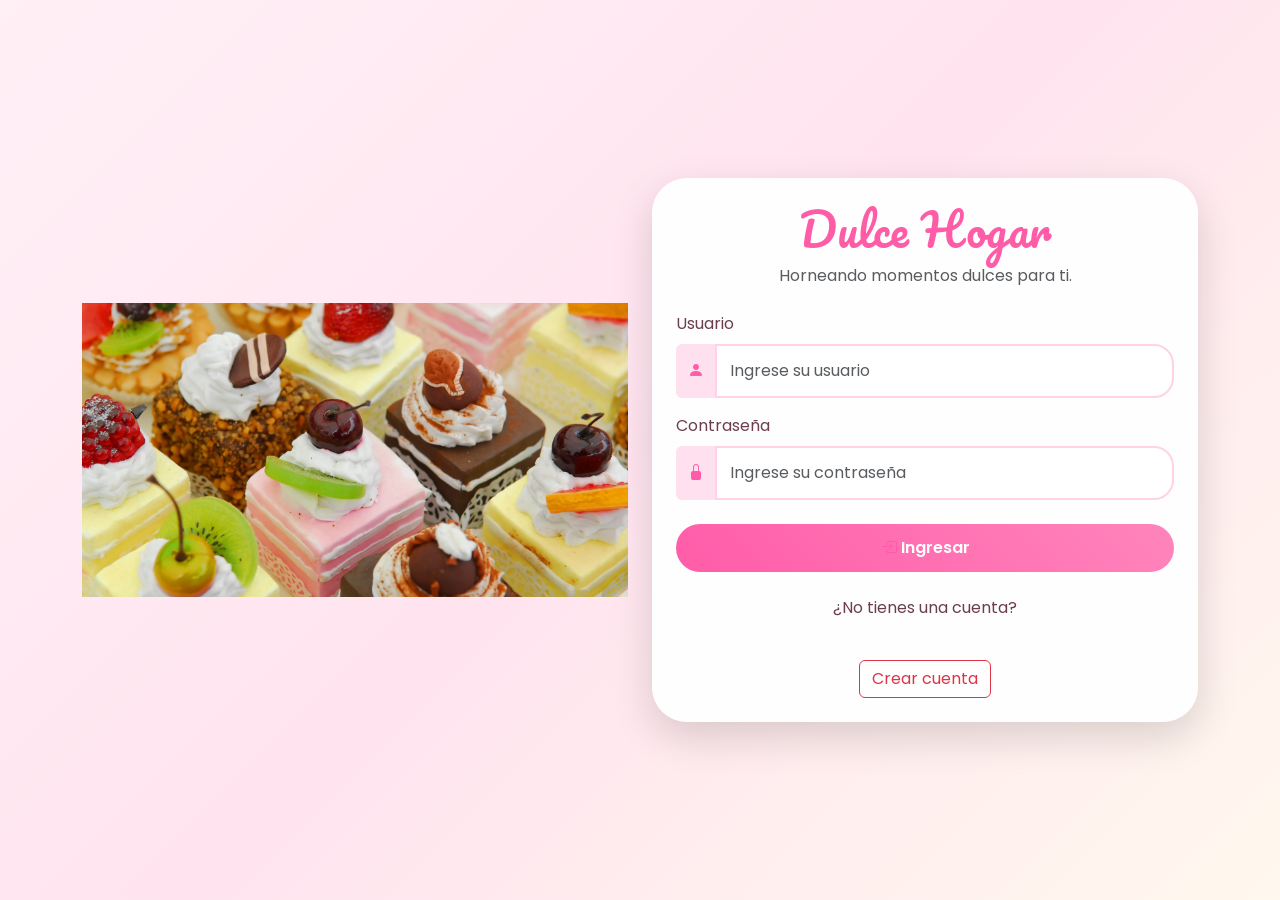
==== proyectoPasteleria-main/index.html @ 96c65f42 "Add files via upload avance 2 carrito funcional" ====
<!DOCTYPE html>
<html lang="es">

<head>
    <meta charset="UTF-8">
    <meta name="viewport" content="width=device-width, initial-scale=1.0">
    <title>Panadería Dulce Hogar - Login</title>

    <!-- Bootstrap -->
    <link href="https://cdn.jsdelivr.net/npm/bootstrap@5.3.3/dist/css/bootstrap.min.css" rel="stylesheet">

    <!-- Bootstrap Icons -->
    <link rel="stylesheet" href="https://cdn.jsdelivr.net/npm/bootstrap-icons@1.11.3/font/bootstrap-icons.min.css">

    <!-- CSS propio -->
    <link rel="stylesheet" href="css/style.css">
</head>

<body>

    <div class="container">
        <div class="row vh-100 align-items-center">
            
            <!-- SECCIÓN DE LA IMAGEN LATERAL (Oculta en pantallas pequeñas) -->
            <div class="col-lg-6 text-center d-none d-lg-block">
                <img src="img/banner.png" class="img-fluid" style="max-height: 550px;" alt="Banner Panadería">
            </div>

            <!-- SECCIÓN DEL FORMULARIO DE LOGIN -->
            <div class="col-lg-6">
                <div class="login-card p-4">
                    
                    <!-- Encabezado del Formulario -->
                    <div class="text-center mb-4">
                        <h1>Dulce Hogar</h1>
                        <p class="text-muted">Horneando momentos dulces para ti.</p>
                    </div>

                    <!-- Input: Usuario -->
                    <div class="mb-3">
                        <label class="form-label">Usuario</label>
                        <div class="input-group">
                            <span class="input-group-text">
                                <i class="bi bi-person-fill"></i>
                            </span>
                            <input type="text" class="form-control" placeholder="Ingrese su usuario">
                        </div>
                    </div>

                    <!-- Input: Contraseña -->
                    <div class="mb-4">
                        <label class="form-label">Contraseña</label>
                        <div class="input-group">
                            <span class="input-group-text">
                                <i class="bi bi-lock-fill"></i>
                            </span>
                            <input type="password" class="form-control" placeholder="Ingrese su contraseña">
                        </div>
                    </div>

                    <!-- Botón Ingresar -->
                    <button class="btn btn-rosa w-100" onclick="location.href='home.html'">
                        <i class="bi bi-box-arrow-in-right"></i> Ingresar
                    </button>

                    <!-- Sección: Registro / Crear Cuenta -->
                    <div class="text-center mt-4">
                        <p>¿No tienes una cuenta?</p>
                        <br>
                        <a href="registro.html" class="btn btn-outline-danger">
                            Crear cuenta
                        </a>
                    </div>

                </div>
            </div>

        </div>
    </div>

    <!-- PROGRAMACIÓN JAVASCRIPT DEL CARRITO (Cargado en memoria desde el inicio) -->
    <script src="js/cart-front.js"></script>

    <!-- Bootstrap JS -->
    <script src="https://cdn.jsdelivr.net/npm/bootstrap@5.3.3/dist/js/bootstrap.bundle.min.js"></script>

</body>
</html>
---- proyectoPasteleria-main/css/style.css ----
/* ==================================
   FUENTES
================================== */

@import url('https://fonts.googleapis.com/css2?family=Pacifico&family=Poppins:wght@300;400;500;600;700&display=swap');


/* ==================================
   CONFIGURACIÓN GENERAL
================================== */

*{
    box-sizing:border-box;
}


body{

    font-family:'Poppins', sans-serif;

    background:linear-gradient(
        135deg,
        #fff0f6,
        #ffe4ef,
        #fff8ee
    );

    min-height:100vh;

    color:#6b3e4f;

}


/* ==================================
   NAVBAR
================================== */


.navbar{

    background:linear-gradient(
        90deg,
        #ff7eb6,
        #ff9bc9
    );

    padding:15px 0;

}


.navbar-brand{

    font-family:'Pacifico', cursive;

    font-size:32px;

    color:white !important;

}


.nav-link{

    color:white !important;

    font-weight:500;

}


.nav-link:hover{

    color:#fff3fa !important;

}





/* ==================================
   BOTONES
================================== */


.btn-rosa{

    background:

    linear-gradient(
        45deg,
        #ff5ca8,
        #ff85bc
    );


    color:white;

    border:none;

    border-radius:30px;

    padding:12px 30px;

    font-weight:600;

    transition:.3s;

}



.btn-rosa:hover{

    transform:translateY(-4px);

    color:white;

    box-shadow:

    0 10px 20px rgba(255,92,168,.35);

}





/* ==================================
   TARJETAS
================================== */


.card{

    border:none;

    border-radius:25px;

    overflow:hidden;

    background:white;

    box-shadow:

    0 10px 25px rgba(214,51,132,.15);

    transition:.4s;

}



.card:hover{

    transform:translateY(-10px);

    box-shadow:

    0 15px 35px rgba(214,51,132,.25);

}



.card img{

    height:230px;

    object-fit:cover;

}



.card-title{

    color:#d63384;

    font-weight:700;

}







/* ==================================
   LOGIN Y REGISTRO
================================== */


.login-card{


    background:

    rgba(255,255,255,.95);


    padding:45px;


    border-radius:35px;


    box-shadow:

    0 15px 40px rgba(0,0,0,.15);


}




.login-card h1{


    font-family:'Pacifico',cursive;


    color:#ff5ca8;


    font-size:45px;


}



.login-card h3{


    color:#d63384;


    font-size:20px;


}





/* ==================================
   INPUTS
================================== */


.form-control{


    border-radius:20px;


    padding:13px;


    border:2px solid #ffd2e6;


}



.form-control:focus{


    border-color:#ff7eb6;


    box-shadow:

    0 0 12px rgba(255,126,182,.35);


}




.input-group-text{


    background:#ffe0ee;


    border:none;


    color:#d63384;


}






.hero{


    background:white;


    border-radius:35px;


    padding:45px;


    box-shadow:

    0 10px 30px rgba(0,0,0,.12);


}




.hero h2{


    font-size:40px;


    font-weight:700;


}



.hero h3{


    color:#ff5ca8;


    font-size:28px;


}





.hero img{


    border-radius:30px;


    box-shadow:

    0 10px 25px rgba(0,0,0,.15);


}







/* ==================================
   TITULOS
================================== */


h2{

    color:#d63384;

}



h4{

    color:#d63384;

}





/* ==================================
   ICONOS
================================== */


.bi{


    color:#ff5ca8;

}





/* ==================================
   FOOTER
================================== */


footer{


    margin-top:70px;


    background:

    linear-gradient(
        90deg,
        #ff7eb6,
        #ff9bc9
    );


    color:white;


    padding:30px;


    text-align:center;


}







.hero,
.login-card,
.card{


    animation:

    aparecer .7s ease;


}



@keyframes aparecer{


from{

    opacity:0;

    transform:translateY(20px);

}


to{

    opacity:1;

    transform:translateY(0);

}


}






/* ==================================
   PEDIDO PERSONALIZADO
================================== */


textarea{

    resize:none;

}


select{

    cursor:pointer;

}
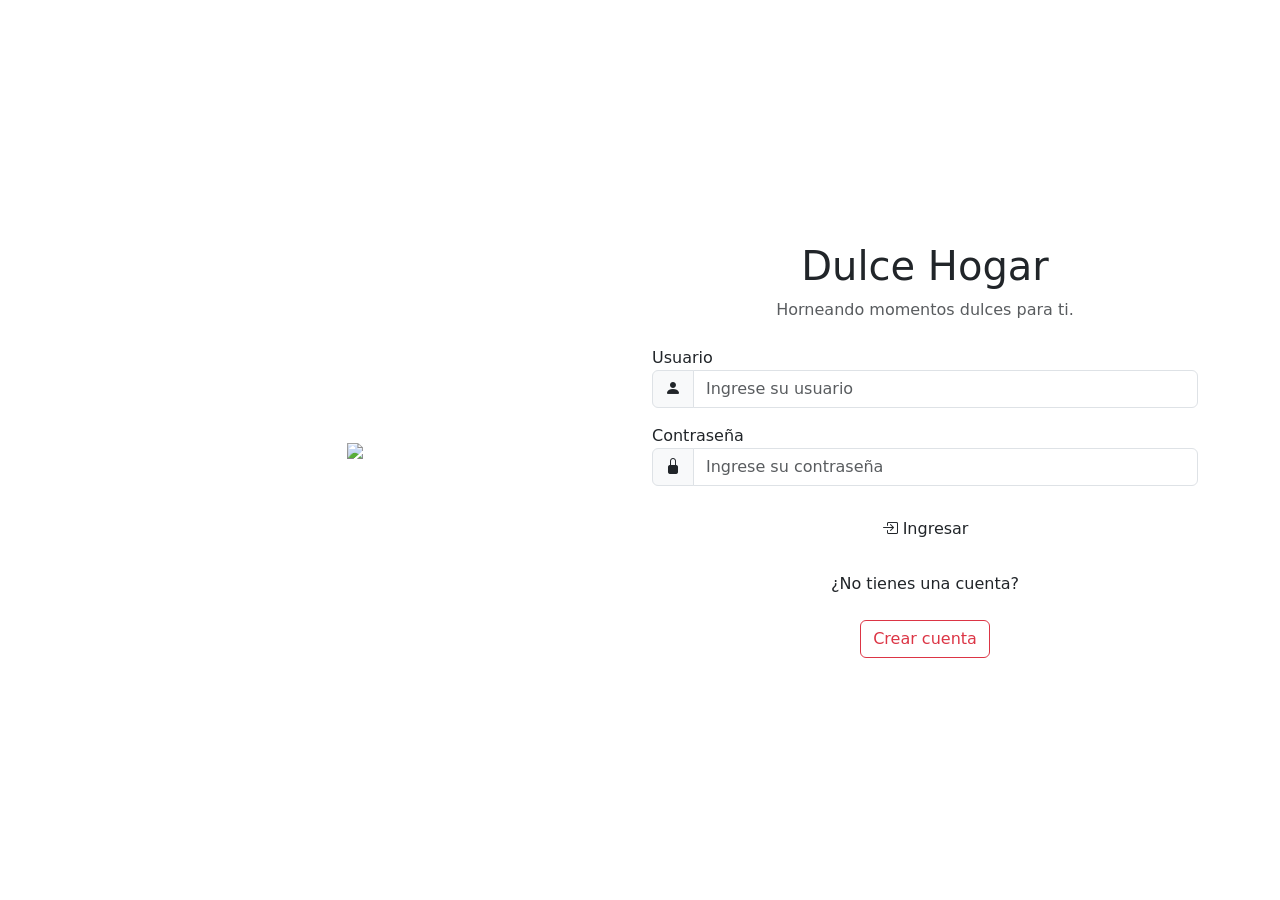
==== commit 4630174b: "avance3" ====
--- a/proyectoPasteleria-main/index.html
+++ b/proyectoPasteleria-main/index.html
@@ -2,87 +2,132 @@
 <html lang="es">
 
 <head>
+
     <meta charset="UTF-8">
     <meta name="viewport" content="width=device-width, initial-scale=1.0">
-    <title>Panadería Dulce Hogar - Login</title>
+
+    <title>Panadería Dulce Hogar</title>
 
     <!-- Bootstrap -->
     <link href="https://cdn.jsdelivr.net/npm/bootstrap@5.3.3/dist/css/bootstrap.min.css" rel="stylesheet">
 
     <!-- Bootstrap Icons -->
-    <link rel="stylesheet" href="https://cdn.jsdelivr.net/npm/bootstrap-icons@1.11.3/font/bootstrap-icons.min.css">
+    <link rel="stylesheet"
+          href="https://cdn.jsdelivr.net/npm/bootstrap-icons@1.11.3/font/bootstrap-icons.min.css">
 
-    <!-- CSS propio -->
+    <!-- CSS -->
     <link rel="stylesheet" href="css/style.css">
+
 </head>
 
 <body>
 
-    <div class="container">
-        <div class="row vh-100 align-items-center">
-            
-            <!-- SECCIÓN DE LA IMAGEN LATERAL (Oculta en pantallas pequeñas) -->
-            <div class="col-lg-6 text-center d-none d-lg-block">
-                <img src="img/banner.png" class="img-fluid" style="max-height: 550px;" alt="Banner Panadería">
+<div class="container">
+
+<div class="row vh-100 align-items-center">
+
+    <!-- Imagen -->
+
+    <div class="col-lg-6 text-center d-none d-lg-block">
+
+        <img src="img/logo.webp"
+             class="img-fluid"
+             style="max-height:550px;">
+
+    </div>
+
+    <!-- Login -->
+
+    <div class="col-lg-6">
+
+        <div class="login-card">
+
+            <div class="text-center mb-4">
+
+                <h1> Dulce Hogar</h1>
+
+                <p class="text-muted">
+                    Horneando momentos dulces para ti.
+                </p>
+
             </div>
 
-            <!-- SECCIÓN DEL FORMULARIO DE LOGIN -->
-            <div class="col-lg-6">
-                <div class="login-card p-4">
-                    
-                    <!-- Encabezado del Formulario -->
-                    <div class="text-center mb-4">
-                        <h1>Dulce Hogar</h1>
-                        <p class="text-muted">Horneando momentos dulces para ti.</p>
-                    </div>
+            <div class="mb-3">
 
-                    <!-- Input: Usuario -->
-                    <div class="mb-3">
-                        <label class="form-label">Usuario</label>
-                        <div class="input-group">
-                            <span class="input-group-text">
-                                <i class="bi bi-person-fill"></i>
-                            </span>
-                            <input type="text" class="form-control" placeholder="Ingrese su usuario">
-                        </div>
-                    </div>
+                <label>Usuario</label>
 
-                    <!-- Input: Contraseña -->
-                    <div class="mb-4">
-                        <label class="form-label">Contraseña</label>
-                        <div class="input-group">
-                            <span class="input-group-text">
-                                <i class="bi bi-lock-fill"></i>
-                            </span>
-                            <input type="password" class="form-control" placeholder="Ingrese su contraseña">
-                        </div>
-                    </div>
+                <div class="input-group">
 
-                    <!-- Botón Ingresar -->
-                    <button class="btn btn-rosa w-100" onclick="location.href='home.html'">
-                        <i class="bi bi-box-arrow-in-right"></i> Ingresar
-                    </button>
+                    <span class="input-group-text">
 
-                    <!-- Sección: Registro / Crear Cuenta -->
-                    <div class="text-center mt-4">
-                        <p>¿No tienes una cuenta?</p>
-                        <br>
-                        <a href="registro.html" class="btn btn-outline-danger">
-                            Crear cuenta
-                        </a>
-                    </div>
+                        <i class="bi bi-person-fill"></i>
+
+                    </span>
+
+                    <input
+                        type="text"
+                        class="form-control"
+                        placeholder="Ingrese su usuario">
 
                 </div>
+
+            </div>
+
+            <div class="mb-4">
+
+                <label>Contraseña</label>
+
+                <div class="input-group">
+
+                    <span class="input-group-text">
+
+                        <i class="bi bi-lock-fill"></i>
+
+                    </span>
+
+                    <input
+                        type="password"
+                        class="form-control"
+                        placeholder="Ingrese su contraseña">
+
+                </div>
+
+            </div>
+
+            <button
+                class="btn btn-rosa w-100"
+                onclick="location.href='home.html'">
+
+                <i class="bi bi-box-arrow-in-right"></i>
+
+                Ingresar
+
+            </button>
+
+            <div class="text-center mt-4">
+
+                ¿No tienes una cuenta?
+
+                <br><br>
+
+                <a
+                    href="registro.html"
+                    class="btn btn-outline-danger">
+
+                    Crear cuenta
+
+                </a>
+
             </div>
 
         </div>
+
     </div>
 
-    <!-- PROGRAMACIÓN JAVASCRIPT DEL CARRITO (Cargado en memoria desde el inicio) -->
-    <script src="js/cart-front.js"></script>
+</div>
 
-    <!-- Bootstrap JS -->
-    <script src="https://cdn.jsdelivr.net/npm/bootstrap@5.3.3/dist/js/bootstrap.bundle.min.js"></script>
+</div>
 
 </body>
+
 </html>
